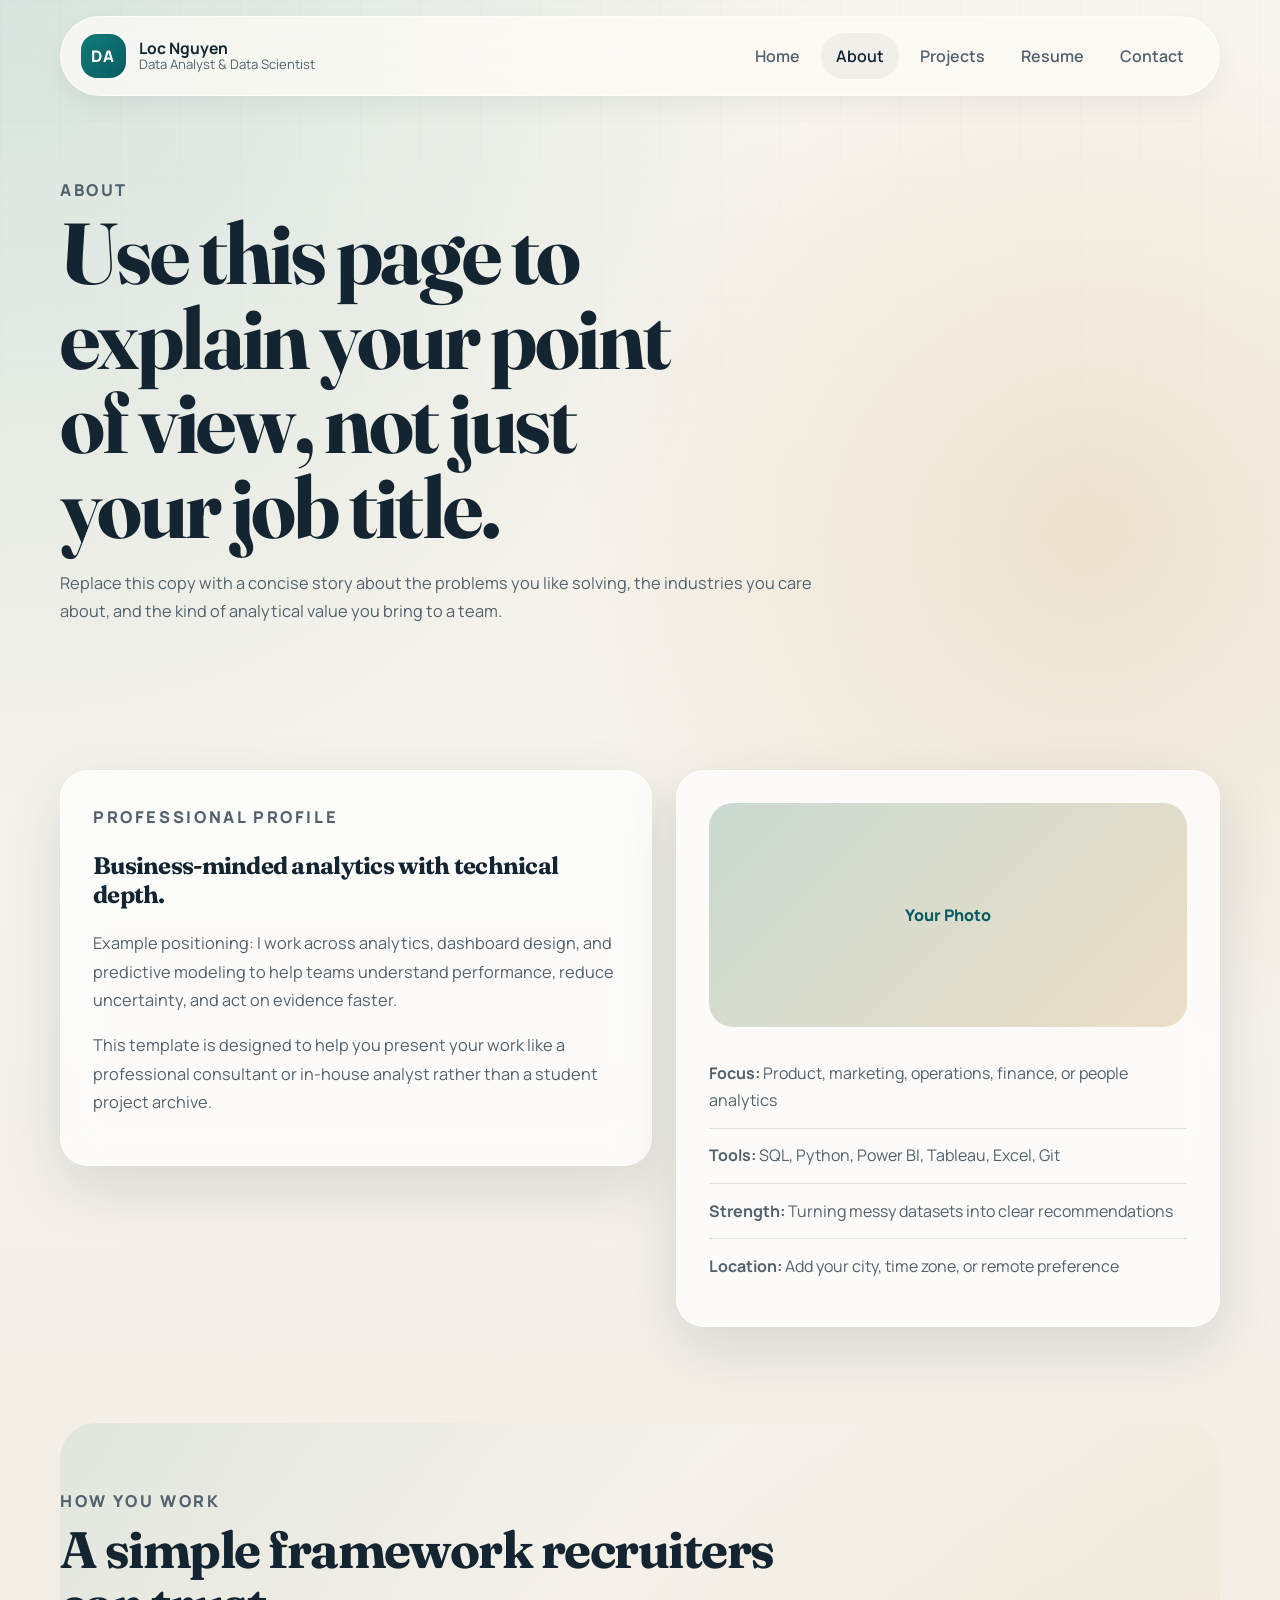
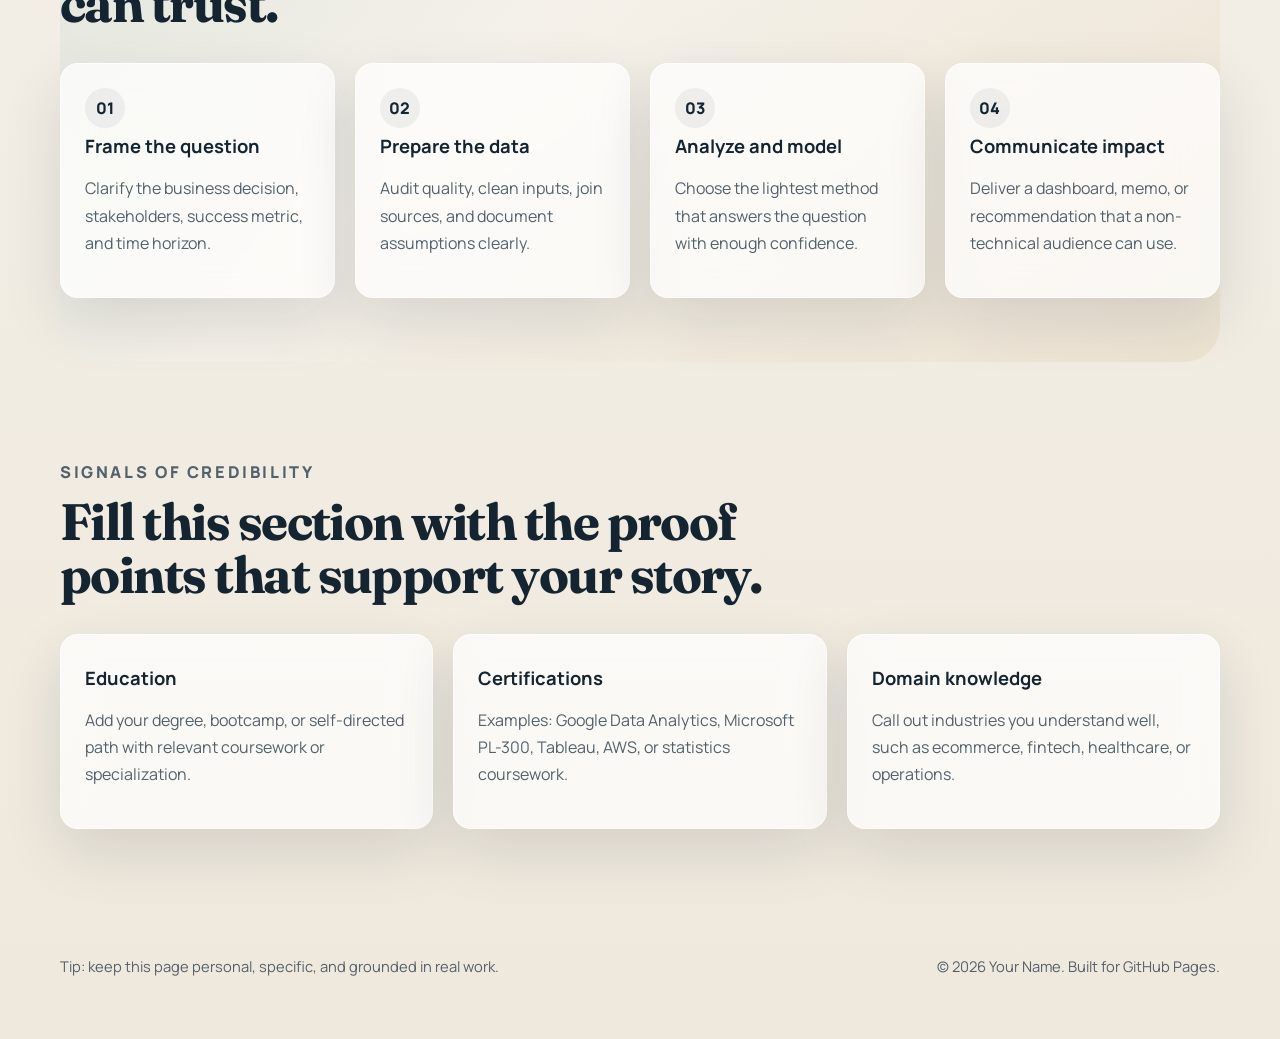
==== about.html @ f2185115 "Template for portfolio Co-authored-by: Copilot <copilot@github.com>" ====
<!DOCTYPE html>
<html lang="en">
<head>
  <meta charset="UTF-8">
  <meta name="viewport" content="width=device-width, initial-scale=1.0">
  <meta name="description" content="About the data analyst and data scientist behind the portfolio.">
  <title>Data Analyst Portfolio | About</title>
  <link rel="preconnect" href="https://fonts.googleapis.com">
  <link rel="preconnect" href="https://fonts.gstatic.com" crossorigin>
  <link href="https://fonts.googleapis.com/css2?family=Fraunces:wght@600;700&family=Manrope:wght@400;500;600;700;800&display=swap" rel="stylesheet">
  <link rel="stylesheet" href="assets/css/style.css">
  <script defer src="assets/js/script.js"></script>
</head>
<body>
  <div class="site-shell">
    <header class="site-header">
      <a class="brand" href="index.html">
        <span class="brand-mark">DA</span>
        <span class="brand-copy">
          <strong>Loc Nguyen</strong>
          <span>Data Analyst & Data Scientist</span>
        </span>
      </a>
      <button class="nav-toggle" type="button" aria-expanded="false" aria-controls="site-nav">
        <span></span>
        <span></span>
        <span></span>
        <span class="sr-only">Toggle navigation</span>
      </button>
      <nav id="site-nav" class="site-nav" aria-label="Primary">
        <a href="index.html">Home</a>
        <a class="is-active" href="about.html">About</a>
        <a href="projects.html">Projects</a>
        <a href="resume.html">Resume</a>
        <a href="contact.html">Contact</a>
      </nav>
    </header>

    <main>
      <section class="page-hero section">
        <div class="section-heading reveal">
          <p class="eyebrow">About</p>
          <h1>Use this page to explain your point of view, not just your job title.</h1>
          <p>
            Replace this copy with a concise story about the problems you like solving, the industries you care about, and the kind of analytical value you bring to a team.
          </p>
        </div>
      </section>

      <section class="section">
        <div class="two-column">
          <article class="bio-card reveal">
            <p class="eyebrow">Professional profile</p>
            <h2>Business-minded analytics with technical depth.</h2>
            <p>
              Example positioning: I work across analytics, dashboard design, and predictive modeling to help teams understand performance, reduce uncertainty, and act on evidence faster.
            </p>
            <p>
              This template is designed to help you present your work like a professional consultant or in-house analyst rather than a student project archive.
            </p>
          </article>
          <aside class="profile-panel reveal reveal-delay-1">
            <div class="profile-badge">Your Photo</div>
            <ul class="detail-list">
              <li><strong>Focus:</strong> Product, marketing, operations, finance, or people analytics</li>
              <li><strong>Tools:</strong> SQL, Python, Power BI, Tableau, Excel, Git</li>
              <li><strong>Strength:</strong> Turning messy datasets into clear recommendations</li>
              <li><strong>Location:</strong> Add your city, time zone, or remote preference</li>
            </ul>
          </aside>
        </div>
      </section>

      <section class="section section-accent">
        <div class="section-heading reveal">
          <p class="eyebrow">How you work</p>
          <h2>A simple framework recruiters can trust.</h2>
        </div>
        <div class="process-grid">
          <article class="process-step reveal">
            <span>01</span>
            <h3>Frame the question</h3>
            <p>Clarify the business decision, stakeholders, success metric, and time horizon.</p>
          </article>
          <article class="process-step reveal reveal-delay-1">
            <span>02</span>
            <h3>Prepare the data</h3>
            <p>Audit quality, clean inputs, join sources, and document assumptions clearly.</p>
          </article>
          <article class="process-step reveal reveal-delay-2">
            <span>03</span>
            <h3>Analyze and model</h3>
            <p>Choose the lightest method that answers the question with enough confidence.</p>
          </article>
          <article class="process-step reveal reveal-delay-3">
            <span>04</span>
            <h3>Communicate impact</h3>
            <p>Deliver a dashboard, memo, or recommendation that a non-technical audience can use.</p>
          </article>
        </div>
      </section>

      <section class="section">
        <div class="section-heading reveal">
          <p class="eyebrow">Signals of credibility</p>
          <h2>Fill this section with the proof points that support your story.</h2>
        </div>
        <div class="three-up">
          <article class="info-card reveal">
            <h3>Education</h3>
            <p>Add your degree, bootcamp, or self-directed path with relevant coursework or specialization.</p>
          </article>
          <article class="info-card reveal reveal-delay-1">
            <h3>Certifications</h3>
            <p>Examples: Google Data Analytics, Microsoft PL-300, Tableau, AWS, or statistics coursework.</p>
          </article>
          <article class="info-card reveal reveal-delay-2">
            <h3>Domain knowledge</h3>
            <p>Call out industries you understand well, such as ecommerce, fintech, healthcare, or operations.</p>
          </article>
        </div>
      </section>
    </main>

    <footer class="site-footer">
      <p>Tip: keep this page personal, specific, and grounded in real work.</p>
      <p>&copy; <span data-current-year></span> Your Name. Built for GitHub Pages.</p>
    </footer>
  </div>
</body>
</html>
---- assets/css/style.css ----
:root {
  --bg: #f4f1ea;
  --bg-soft: #ede6d8;
  --surface: rgba(255, 255, 255, 0.72);
  --surface-strong: #fffdf8;
  --line: rgba(20, 37, 49, 0.12);
  --text: #142531;
  --muted: #53616c;
  --accent: #0f7c78;
  --accent-strong: #0a5b61;
  --accent-soft: rgba(15, 124, 120, 0.12);
  --warm: #c58e3f;
  --warm-soft: rgba(197, 142, 63, 0.14);
  --shadow: 0 22px 60px rgba(20, 37, 49, 0.12);
  --radius-lg: 28px;
  --radius-md: 18px;
  --radius-sm: 12px;
  --content-width: 1160px;
}

*,
*::before,
*::after {
  box-sizing: border-box;
}

html {
  scroll-behavior: smooth;
}

body {
  margin: 0;
  font-family: "Manrope", "Aptos", "Segoe UI", sans-serif;
  color: var(--text);
  background:
    radial-gradient(circle at top left, rgba(15, 124, 120, 0.14), transparent 28%),
    radial-gradient(circle at 85% 20%, rgba(197, 142, 63, 0.16), transparent 22%),
    linear-gradient(180deg, #f8f5ef 0%, #f4f1ea 42%, #efe8dc 100%);
  min-height: 100vh;
}

body::before {
  content: "";
  position: fixed;
  inset: 0;
  background-image:
    linear-gradient(rgba(20, 37, 49, 0.03) 1px, transparent 1px),
    linear-gradient(90deg, rgba(20, 37, 49, 0.03) 1px, transparent 1px);
  background-size: 60px 60px;
  mask-image: linear-gradient(180deg, rgba(0, 0, 0, 0.4), transparent 80%);
  pointer-events: none;
}

a {
  color: inherit;
  text-decoration: none;
}

img {
  max-width: 100%;
  display: block;
}

button,
a.button {
  font: inherit;
}

.site-shell {
  width: min(100% - 2rem, var(--content-width));
  margin: 0 auto;
}

.site-header {
  position: sticky;
  top: 1rem;
  z-index: 20;
  display: flex;
  align-items: center;
  justify-content: space-between;
  gap: 1rem;
  padding: 1rem 1.25rem;
  margin-top: 1rem;
  border: 1px solid rgba(255, 255, 255, 0.55);
  border-radius: 999px;
  backdrop-filter: blur(18px);
  background: rgba(255, 253, 248, 0.72);
  box-shadow: 0 10px 24px rgba(20, 37, 49, 0.06);
}

.brand {
  display: inline-flex;
  align-items: center;
  gap: 0.85rem;
  min-width: 0;
}

.brand-mark {
  display: grid;
  place-items: center;
  width: 2.8rem;
  height: 2.8rem;
  border-radius: 16px;
  background: linear-gradient(135deg, var(--accent), var(--accent-strong));
  color: white;
  font-weight: 800;
  letter-spacing: 0.08em;
}

.brand-copy {
  display: flex;
  flex-direction: column;
  line-height: 1.1;
}

.brand-copy strong {
  font-size: 0.98rem;
}

.brand-copy span {
  color: var(--muted);
  font-size: 0.82rem;
}

.site-nav {
  display: flex;
  align-items: center;
  gap: 0.35rem;
}

.site-nav a {
  padding: 0.75rem 0.95rem;
  border-radius: 999px;
  color: var(--muted);
  font-weight: 600;
  transition: 180ms ease;
}

.site-nav a:hover,
.site-nav a:focus-visible,
.site-nav a.is-active {
  color: var(--text);
  background: rgba(20, 37, 49, 0.05);
}

.nav-toggle {
  display: none;
  width: 3rem;
  height: 3rem;
  border: 0;
  border-radius: 999px;
  background: rgba(20, 37, 49, 0.06);
  padding: 0.75rem;
  cursor: pointer;
}

.nav-toggle span {
  display: block;
  width: 100%;
  height: 2px;
  background: var(--text);
  margin: 0.28rem 0;
}

.sr-only {
  position: absolute;
  width: 1px;
  height: 1px;
  padding: 0;
  margin: -1px;
  overflow: hidden;
  clip: rect(0, 0, 0, 0);
  white-space: nowrap;
  border: 0;
}

.section {
  padding: 5rem 0;
}

.hero {
  display: grid;
  grid-template-columns: 1.1fr 0.9fr;
  align-items: center;
  gap: 2rem;
  min-height: calc(100vh - 9rem);
}

.page-hero {
  padding-bottom: 2rem;
}

.hero-copy h1,
.page-hero h1,
.section-heading h2,
.project-card h2,
.bio-card h2 {
  font-family: "Fraunces", Georgia, serif;
  font-weight: 700;
  letter-spacing: -0.03em;
}

.hero-copy h1,
.page-hero h1 {
  font-size: clamp(2.7rem, 7vw, 5.4rem);
  line-height: 0.98;
  margin: 0.4rem 0 1.2rem;
  max-width: 12ch;
}

.hero-summary,
.section-heading p,
.bio-card p,
.project-content p,
.resume-summary p,
.availability-panel p {
  color: var(--muted);
  line-height: 1.75;
  font-size: 1.02rem;
}

.eyebrow {
  margin: 0;
  font-size: 0.84rem;
  font-weight: 800;
  letter-spacing: 0.16em;
  text-transform: uppercase;
  color: var(--accent-strong);
}

.hero-actions,
.section-actions,
.project-links {
  display: flex;
  flex-wrap: wrap;
  gap: 0.9rem;
}

.button {
  display: inline-flex;
  align-items: center;
  justify-content: center;
  gap: 0.5rem;
  min-height: 3rem;
  padding: 0.9rem 1.25rem;
  border: 1px solid transparent;
  border-radius: 999px;
  font-weight: 700;
  transition: transform 180ms ease, box-shadow 180ms ease, border-color 180ms ease;
}

.button:hover,
.button:focus-visible {
  transform: translateY(-1px);
}

.button-primary {
  background: linear-gradient(135deg, var(--text), #25414f);
  color: #fff;
  box-shadow: 0 12px 24px rgba(20, 37, 49, 0.16);
}

.button-secondary {
  border-color: var(--line);
  background: rgba(255, 255, 255, 0.56);
}

.button-muted {
  border-color: transparent;
  background: rgba(20, 37, 49, 0.06);
  color: var(--muted);
}

.inline-metrics {
  display: grid;
  grid-template-columns: repeat(3, minmax(0, 1fr));
  gap: 1rem;
  list-style: none;
  padding: 0;
  margin: 2rem 0 0;
}

.inline-metrics li,
.metric-card,
.project-preview,
.insight-card,
.tool-card,
.process-step,
.info-card,
.bio-card,
.profile-panel,
.project-card,
.resume-summary,
.resume-sidebar .sidebar-card,
.contact-panel,
.availability-panel {
  border: 1px solid rgba(255, 255, 255, 0.58);
  background: var(--surface);
  backdrop-filter: blur(18px);
  box-shadow: var(--shadow);
}

.inline-metrics li {
  padding: 1.2rem;
  border-radius: var(--radius-md);
}

.inline-metrics strong {
  display: block;
  font-size: 1.25rem;
  margin-bottom: 0.25rem;
}

.inline-metrics span {
  color: var(--muted);
  font-size: 0.92rem;
}

.hero-panel {
  position: relative;
}

.hero-panel::before,
.hero-panel::after {
  content: "";
  position: absolute;
  border-radius: 50%;
  filter: blur(10px);
  z-index: -1;
}

.hero-panel::before {
  inset: 8% auto auto -4%;
  width: 180px;
  height: 180px;
  background: rgba(15, 124, 120, 0.18);
}

.hero-panel::after {
  inset: auto -2% -6% auto;
  width: 220px;
  height: 220px;
  background: rgba(197, 142, 63, 0.18);
}

.dashboard-card {
  padding: 1.5rem;
  border-radius: 32px;
  border: 1px solid rgba(255, 255, 255, 0.58);
  background:
    linear-gradient(180deg, rgba(255, 255, 255, 0.78), rgba(255, 255, 255, 0.56)),
    linear-gradient(135deg, rgba(15, 124, 120, 0.08), rgba(197, 142, 63, 0.06));
  box-shadow: var(--shadow);
}

.dashboard-header {
  display: flex;
  justify-content: space-between;
  color: var(--muted);
  font-size: 0.88rem;
  margin-bottom: 1rem;
}

.dashboard-grid {
  display: grid;
  grid-template-columns: repeat(2, minmax(0, 1fr));
  gap: 1rem;
}

.metric-card {
  border-radius: var(--radius-md);
  padding: 1.2rem;
}

.metric-label {
  display: block;
  color: var(--muted);
  font-size: 0.9rem;
}

.metric-card strong {
  display: block;
  font-size: clamp(1.6rem, 4vw, 2rem);
  margin-top: 0.45rem;
}

.metric-trend {
  display: inline-flex;
  margin-top: 0.6rem;
  padding: 0.35rem 0.6rem;
  border-radius: 999px;
  font-size: 0.8rem;
  font-weight: 700;
}

.metric-trend.up {
  color: var(--accent-strong);
  background: var(--accent-soft);
}

.metric-trend.down {
  color: #945f22;
  background: var(--warm-soft);
}

.spark-bars {
  display: flex;
  align-items: flex-end;
  gap: 0.45rem;
  height: 6rem;
  margin-top: 1rem;
}

.spark-bars span {
  display: block;
  flex: 1;
  height: var(--value);
  border-radius: 999px 999px 6px 6px;
  background: linear-gradient(180deg, rgba(15, 124, 120, 0.95), rgba(15, 124, 120, 0.35));
}

.spark-line {
  position: relative;
  height: 6rem;
  margin-top: 1rem;
  overflow: hidden;
}

.spark-line span {
  position: absolute;
  inset: 0;
  border-radius: 1rem;
  background:
    linear-gradient(180deg, rgba(15, 124, 120, 0.16), transparent 85%),
    linear-gradient(120deg, transparent 0 6%, var(--accent) 7% 9%, transparent 10% 18%, var(--accent) 19% 21%, transparent 22% 30%, var(--accent) 31% 33%, transparent 34% 42%, var(--accent) 43% 45%, transparent 46% 54%, var(--accent) 55% 57%, transparent 58% 66%, var(--accent) 67% 69%, transparent 70%);
  opacity: 0.95;
}

.section-heading {
  max-width: 48rem;
  margin-bottom: 2rem;
}

.section-heading h2 {
  margin: 0.5rem 0 0.8rem;
  font-size: clamp(2rem, 5vw, 3.2rem);
  line-height: 1.05;
}

.feature-grid,
.tool-grid,
.three-up,
.process-grid {
  display: grid;
  gap: 1.25rem;
}

.feature-grid,
.three-up {
  grid-template-columns: repeat(3, minmax(0, 1fr));
}

.tool-grid,
.process-grid {
  grid-template-columns: repeat(4, minmax(0, 1fr));
}

.project-preview,
.insight-card,
.tool-card,
.process-step,
.info-card {
  padding: 1.5rem;
  border-radius: var(--radius-md);
}

.project-preview h3,
.insight-card h3,
.tool-card h3,
.process-step h3,
.info-card h3,
.sidebar-card h3,
.contact-panel h2,
.availability-panel h2,
.resume-summary h2,
.timeline-item h3 {
  margin: 0.35rem 0 0.6rem;
  font-size: 1.15rem;
}

.project-tag,
.contact-label {
  margin: 0;
  color: var(--accent-strong);
  font-size: 0.8rem;
  text-transform: uppercase;
  letter-spacing: 0.14em;
  font-weight: 800;
}

.chip-row,
.project-points,
.detail-list {
  list-style: none;
  padding: 0;
  margin: 1rem 0 0;
}

.chip-row {
  display: flex;
  flex-wrap: wrap;
  gap: 0.6rem;
}

.chip-row li {
  padding: 0.45rem 0.75rem;
  border-radius: 999px;
  background: rgba(20, 37, 49, 0.06);
  color: var(--text);
  font-size: 0.85rem;
  font-weight: 700;
}

.section-accent {
  position: relative;
}

.section-accent::before {
  content: "";
  position: absolute;
  inset: 1rem 0;
  border-radius: 36px;
  background: linear-gradient(135deg, rgba(15, 124, 120, 0.08), rgba(255, 255, 255, 0.16) 40%, rgba(197, 142, 63, 0.1));
  z-index: -1;
}

.two-column {
  display: grid;
  grid-template-columns: 1fr 0.92fr;
  gap: 1.5rem;
  align-items: start;
}

.stacked-cards {
  display: grid;
  gap: 1rem;
}

.insight-card p,
.tool-card p,
.process-step p,
.info-card p,
.contact-card p,
.contact-link,
.timeline-item p,
.detail-list li,
.project-points li {
  color: var(--muted);
  line-height: 1.7;
}

.bio-card,
.profile-panel {
  padding: 2rem;
  border-radius: var(--radius-lg);
}

.profile-badge {
  display: grid;
  place-items: center;
  min-height: 14rem;
  margin-bottom: 1.2rem;
  border-radius: 24px;
  background:
    linear-gradient(135deg, rgba(15, 124, 120, 0.18), rgba(197, 142, 63, 0.18)),
    #f4efe5;
  font-weight: 800;
  color: var(--accent-strong);
}

.detail-list li {
  padding: 0.85rem 0;
  border-bottom: 1px solid var(--line);
}

.detail-list li:last-child {
  border-bottom: 0;
}

.process-step span {
  display: inline-grid;
  place-items: center;
  width: 2.5rem;
  height: 2.5rem;
  border-radius: 999px;
  background: rgba(20, 37, 49, 0.06);
  font-weight: 800;
}

.project-grid {
  display: grid;
  gap: 1.35rem;
}

.project-card {
  display: grid;
  grid-template-columns: 16rem 1fr;
  gap: 0;
  overflow: hidden;
  border-radius: 28px;
}

.project-visual {
  display: grid;
  place-items: end start;
  min-height: 100%;
  padding: 1.5rem;
  color: white;
  font-weight: 800;
  letter-spacing: 0.08em;
  text-transform: uppercase;
}

.visual-teal {
  background: linear-gradient(160deg, #127d7b, #234756);
}

.visual-amber {
  background: linear-gradient(160deg, #be8a45, #7f5632);
}

.visual-slate {
  background: linear-gradient(160deg, #62737a, #29343d);
}

.visual-forest {
  background: linear-gradient(160deg, #3f7358, #17313f);
}

.visual-coral {
  background: linear-gradient(160deg, #c56e51, #73444f);
}

.visual-navy {
  background: linear-gradient(160deg, #224763, #122531);
}

.project-content {
  padding: 1.6rem 1.7rem;
}

.project-card h2 {
  margin: 0.45rem 0 0.8rem;
  font-size: clamp(1.5rem, 4vw, 2rem);
  line-height: 1.05;
}

.project-points li {
  position: relative;
  padding-left: 1.1rem;
  margin-top: 0.6rem;
}

.project-points li::before {
  content: "";
  position: absolute;
  left: 0;
  top: 0.75rem;
  width: 0.45rem;
  height: 0.45rem;
  border-radius: 999px;
  background: var(--accent);
}

.project-links {
  margin-top: 1.2rem;
}

.project-links a {
  font-weight: 800;
  color: var(--accent-strong);
}

.resume-layout,
.contact-layout {
  display: grid;
  grid-template-columns: 1.2fr 0.8fr;
  gap: 1.5rem;
}

.resume-summary,
.contact-panel,
.availability-panel {
  padding: 2rem;
  border-radius: var(--radius-lg);
}

.resume-sidebar {
  display: grid;
  gap: 1rem;
}

.sidebar-card {
  padding: 1.4rem;
  border-radius: var(--radius-md);
}

.timeline {
  display: grid;
  gap: 1.2rem;
}

.timeline-item {
  display: grid;
  grid-template-columns: 11rem 1fr;
  gap: 1.25rem;
  padding: 1.6rem;
  border-radius: var(--radius-md);
  border: 1px solid rgba(255, 255, 255, 0.58);
  background: var(--surface);
  backdrop-filter: blur(18px);
  box-shadow: var(--shadow);
}

.timeline-date {
  display: inline-flex;
  align-items: start;
  font-weight: 800;
  color: var(--accent-strong);
  text-transform: uppercase;
  letter-spacing: 0.12em;
  font-size: 0.8rem;
}

.contact-card {
  padding: 1.2rem 0 1.4rem;
  border-bottom: 1px solid var(--line);
}

.contact-card:last-of-type {
  border-bottom: 0;
  padding-bottom: 0;
}

.contact-link {
  display: inline-block;
  margin-top: 0.35rem;
  font-weight: 700;
  color: var(--text);
}

.copy-email {
  margin-top: 0.95rem;
}

.site-footer {
  display: flex;
  flex-wrap: wrap;
  justify-content: space-between;
  gap: 1rem;
  padding: 2rem 0 3rem;
  color: var(--muted);
  font-size: 0.92rem;
}

.reveal {
  opacity: 0;
  transform: translateY(22px);
  transition: opacity 600ms ease, transform 600ms ease;
}

.reveal-delay-1 {
  transition-delay: 90ms;
}

.reveal-delay-2 {
  transition-delay: 180ms;
}

.reveal-delay-3 {
  transition-delay: 270ms;
}

.reveal.is-visible {
  opacity: 1;
  transform: translateY(0);
}

@media (max-width: 960px) {
  .hero,
  .two-column,
  .resume-layout,
  .contact-layout,
  .project-card,
  .timeline-item {
    grid-template-columns: 1fr;
  }

  .feature-grid,
  .three-up,
  .tool-grid,
  .process-grid,
  .dashboard-grid,
  .inline-metrics {
    grid-template-columns: repeat(2, minmax(0, 1fr));
  }

  .project-visual {
    min-height: 12rem;
  }
}

@media (max-width: 760px) {
  .site-shell {
    width: min(100% - 1rem, var(--content-width));
  }

  .site-header {
    border-radius: 28px;
    align-items: start;
    flex-wrap: wrap;
  }

  .nav-toggle {
    display: inline-block;
    margin-left: auto;
  }

  .site-nav {
    display: none;
    width: 100%;
    flex-direction: column;
    align-items: stretch;
    padding-top: 0.5rem;
  }

  .site-nav.is-open {
    display: flex;
  }

  .hero,
  .section {
    padding: 3.5rem 0;
  }

  .hero {
    min-height: auto;
  }

  .hero-copy h1,
  .page-hero h1 {
    max-width: none;
    font-size: clamp(2.4rem, 12vw, 4rem);
  }

  .feature-grid,
  .three-up,
  .tool-grid,
  .process-grid,
  .dashboard-grid,
  .inline-metrics {
    grid-template-columns: 1fr;
  }

  .site-footer {
    flex-direction: column;
  }
}

@media (prefers-reduced-motion: reduce) {
  html {
    scroll-behavior: auto;
  }

  *,
  *::before,
  *::after {
    animation: none !important;
    transition: none !important;
  }

  .reveal {
    opacity: 1;
    transform: none;
  }
}
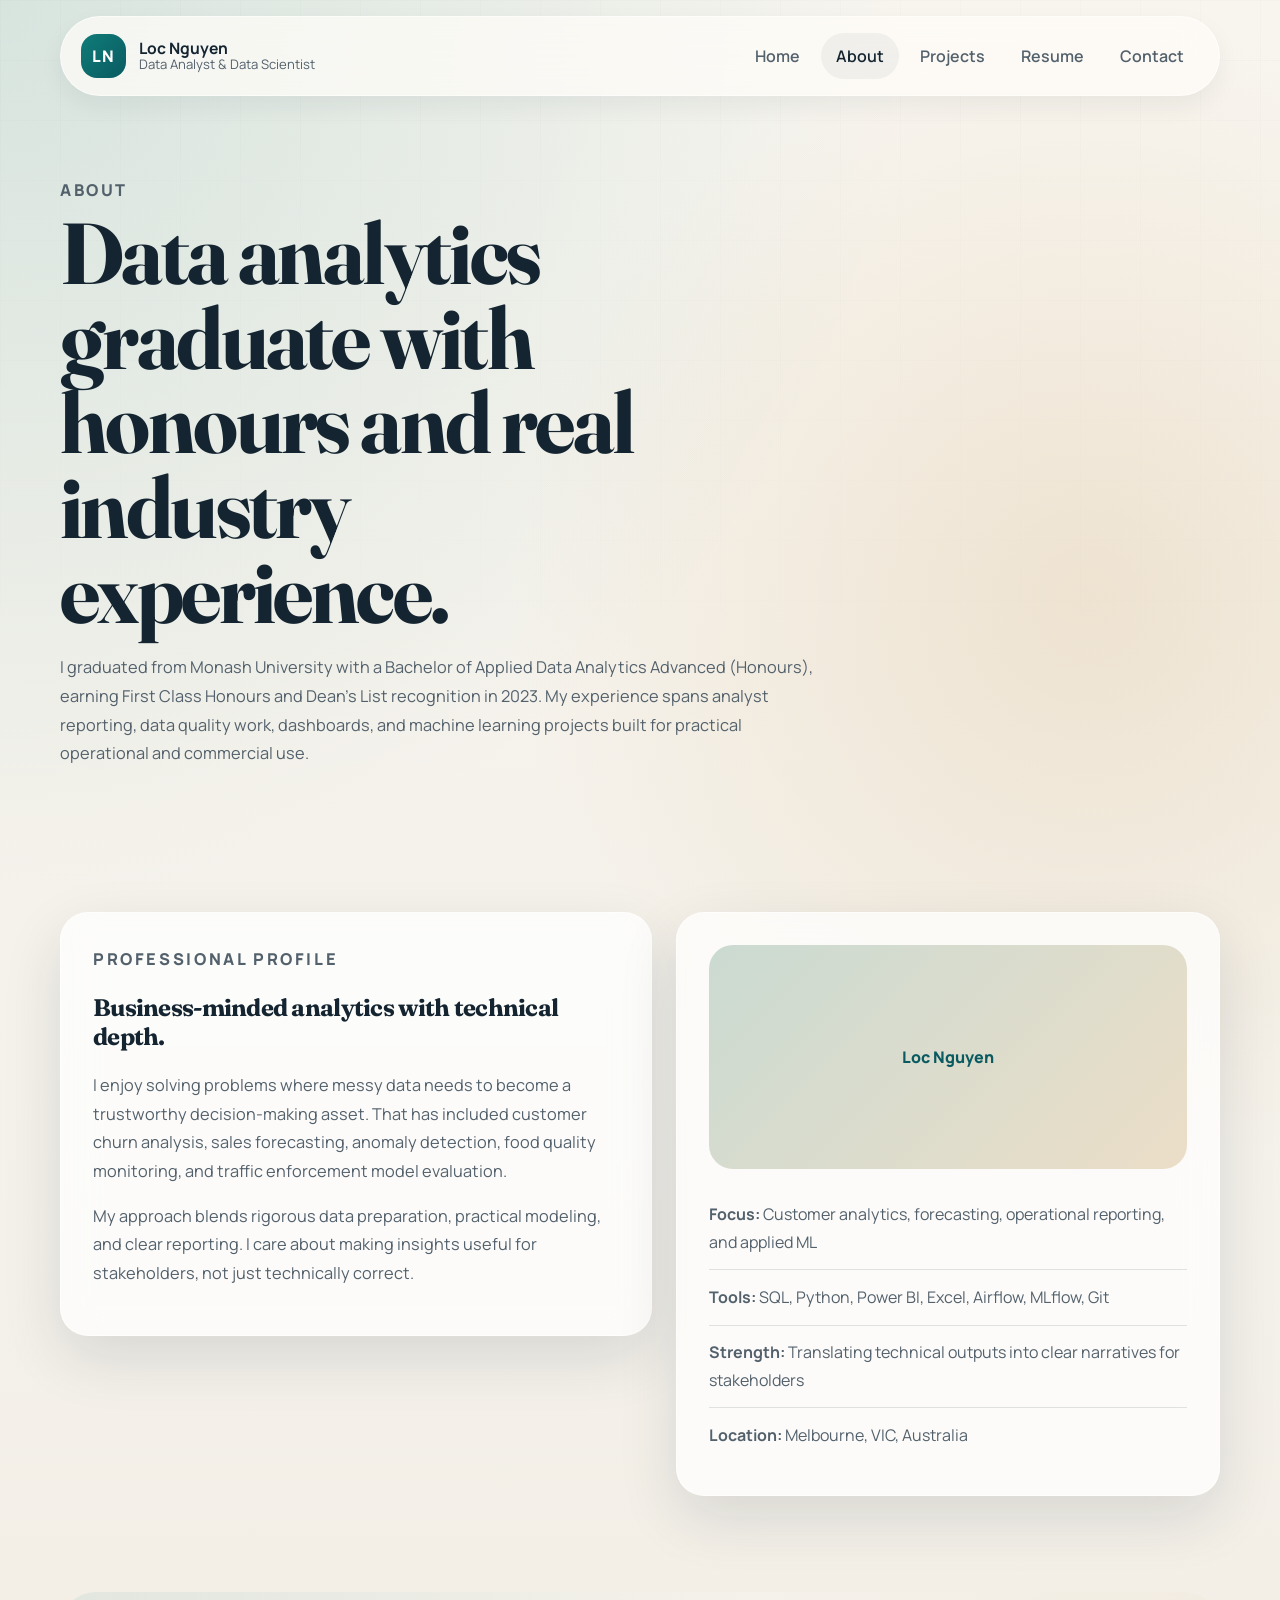
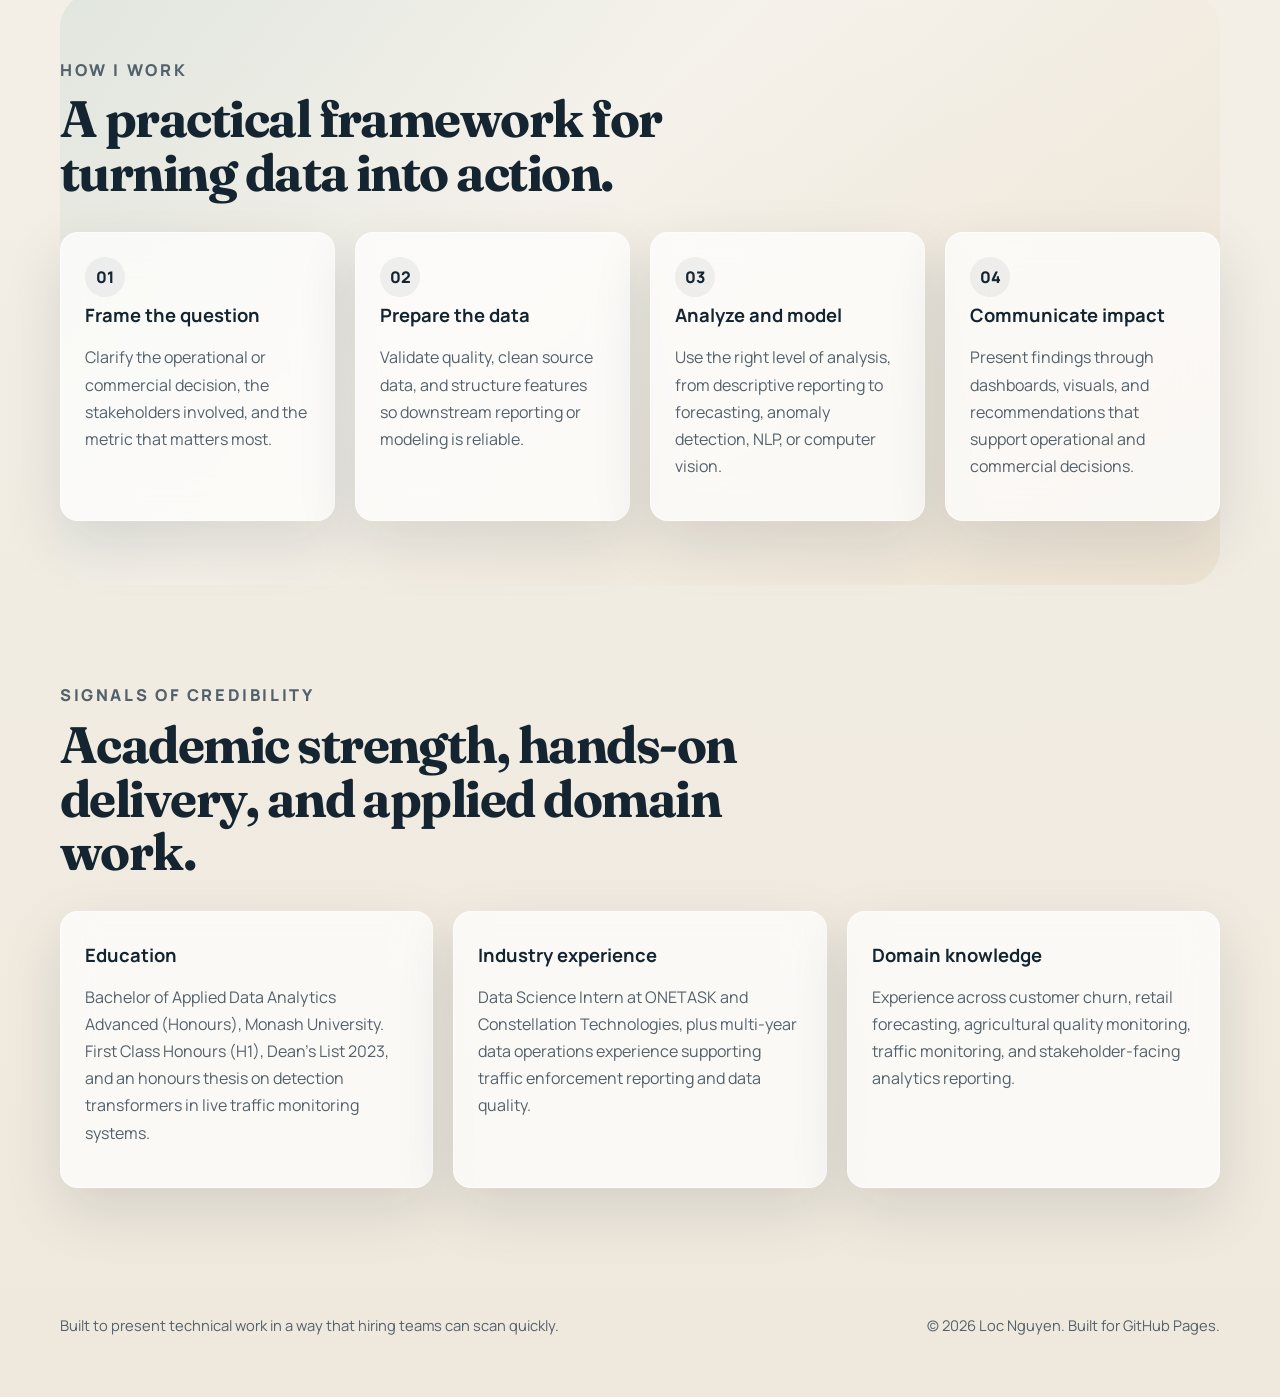
==== commit a2edb6c0: "Fix adding contacts and CV update" ====
--- a/about.html
+++ b/about.html
@@ -3,8 +3,8 @@
 <head>
   <meta charset="UTF-8">
   <meta name="viewport" content="width=device-width, initial-scale=1.0">
-  <meta name="description" content="About the data analyst and data scientist behind the portfolio.">
-  <title>Data Analyst Portfolio | About</title>
+  <meta name="description" content="About Loc Nguyen, a data analyst and data scientist with honours-level academic training and hands-on industry experience.">
+  <title>Loc Nguyen | About</title>
   <link rel="preconnect" href="https://fonts.googleapis.com">
   <link rel="preconnect" href="https://fonts.gstatic.com" crossorigin>
   <link href="https://fonts.googleapis.com/css2?family=Fraunces:wght@600;700&family=Manrope:wght@400;500;600;700;800&display=swap" rel="stylesheet">
@@ -15,7 +15,7 @@
   <div class="site-shell">
     <header class="site-header">
       <a class="brand" href="index.html">
-        <span class="brand-mark">DA</span>
+        <span class="brand-mark">LN</span>
         <span class="brand-copy">
           <strong>Loc Nguyen</strong>
           <span>Data Analyst & Data Scientist</span>
@@ -40,9 +40,9 @@
       <section class="page-hero section">
         <div class="section-heading reveal">
           <p class="eyebrow">About</p>
-          <h1>Use this page to explain your point of view, not just your job title.</h1>
+          <h1>Data analytics graduate with honours and real industry experience.</h1>
           <p>
-            Replace this copy with a concise story about the problems you like solving, the industries you care about, and the kind of analytical value you bring to a team.
+            I graduated from Monash University with a Bachelor of Applied Data Analytics Advanced (Honours), earning First Class Honours and Dean's List recognition in 2023. My experience spans analyst reporting, data quality work, dashboards, and machine learning projects built for practical operational and commercial use.
           </p>
         </div>
       </section>
@@ -53,19 +53,19 @@
             <p class="eyebrow">Professional profile</p>
             <h2>Business-minded analytics with technical depth.</h2>
             <p>
-              Example positioning: I work across analytics, dashboard design, and predictive modeling to help teams understand performance, reduce uncertainty, and act on evidence faster.
+              I enjoy solving problems where messy data needs to become a trustworthy decision-making asset. That has included customer churn analysis, sales forecasting, anomaly detection, food quality monitoring, and traffic enforcement model evaluation.
             </p>
             <p>
-              This template is designed to help you present your work like a professional consultant or in-house analyst rather than a student project archive.
+              My approach blends rigorous data preparation, practical modeling, and clear reporting. I care about making insights useful for stakeholders, not just technically correct.
             </p>
           </article>
           <aside class="profile-panel reveal reveal-delay-1">
-            <div class="profile-badge">Your Photo</div>
+            <div class="profile-badge">Loc Nguyen</div>
             <ul class="detail-list">
-              <li><strong>Focus:</strong> Product, marketing, operations, finance, or people analytics</li>
-              <li><strong>Tools:</strong> SQL, Python, Power BI, Tableau, Excel, Git</li>
-              <li><strong>Strength:</strong> Turning messy datasets into clear recommendations</li>
-              <li><strong>Location:</strong> Add your city, time zone, or remote preference</li>
+              <li><strong>Focus:</strong> Customer analytics, forecasting, operational reporting, and applied ML</li>
+              <li><strong>Tools:</strong> SQL, Python, Power BI, Excel, Airflow, MLflow, Git</li>
+              <li><strong>Strength:</strong> Translating technical outputs into clear narratives for stakeholders</li>
+              <li><strong>Location:</strong> Melbourne, VIC, Australia</li>
             </ul>
           </aside>
         </div>
@@ -73,29 +73,29 @@
 
       <section class="section section-accent">
         <div class="section-heading reveal">
-          <p class="eyebrow">How you work</p>
-          <h2>A simple framework recruiters can trust.</h2>
+          <p class="eyebrow">How I work</p>
+          <h2>A practical framework for turning data into action.</h2>
         </div>
         <div class="process-grid">
           <article class="process-step reveal">
             <span>01</span>
             <h3>Frame the question</h3>
-            <p>Clarify the business decision, stakeholders, success metric, and time horizon.</p>
+            <p>Clarify the operational or commercial decision, the stakeholders involved, and the metric that matters most.</p>
           </article>
           <article class="process-step reveal reveal-delay-1">
             <span>02</span>
             <h3>Prepare the data</h3>
-            <p>Audit quality, clean inputs, join sources, and document assumptions clearly.</p>
+            <p>Validate quality, clean source data, and structure features so downstream reporting or modeling is reliable.</p>
           </article>
           <article class="process-step reveal reveal-delay-2">
             <span>03</span>
             <h3>Analyze and model</h3>
-            <p>Choose the lightest method that answers the question with enough confidence.</p>
+            <p>Use the right level of analysis, from descriptive reporting to forecasting, anomaly detection, NLP, or computer vision.</p>
           </article>
           <article class="process-step reveal reveal-delay-3">
             <span>04</span>
             <h3>Communicate impact</h3>
-            <p>Deliver a dashboard, memo, or recommendation that a non-technical audience can use.</p>
+            <p>Present findings through dashboards, visuals, and recommendations that support operational and commercial decisions.</p>
           </article>
         </div>
       </section>
@@ -103,28 +103,28 @@
       <section class="section">
         <div class="section-heading reveal">
           <p class="eyebrow">Signals of credibility</p>
-          <h2>Fill this section with the proof points that support your story.</h2>
+          <h2>Academic strength, hands-on delivery, and applied domain work.</h2>
         </div>
         <div class="three-up">
           <article class="info-card reveal">
             <h3>Education</h3>
-            <p>Add your degree, bootcamp, or self-directed path with relevant coursework or specialization.</p>
+            <p>Bachelor of Applied Data Analytics Advanced (Honours), Monash University. First Class Honours (H1), Dean's List 2023, and an honours thesis on detection transformers in live traffic monitoring systems.</p>
           </article>
           <article class="info-card reveal reveal-delay-1">
-            <h3>Certifications</h3>
-            <p>Examples: Google Data Analytics, Microsoft PL-300, Tableau, AWS, or statistics coursework.</p>
+            <h3>Industry experience</h3>
+            <p>Data Science Intern at ONETASK and Constellation Technologies, plus multi-year data operations experience supporting traffic enforcement reporting and data quality.</p>
           </article>
           <article class="info-card reveal reveal-delay-2">
             <h3>Domain knowledge</h3>
-            <p>Call out industries you understand well, such as ecommerce, fintech, healthcare, or operations.</p>
+            <p>Experience across customer churn, retail forecasting, agricultural quality monitoring, traffic monitoring, and stakeholder-facing analytics reporting.</p>
           </article>
         </div>
       </section>
     </main>
 
     <footer class="site-footer">
-      <p>Tip: keep this page personal, specific, and grounded in real work.</p>
-      <p>&copy; <span data-current-year></span> Your Name. Built for GitHub Pages.</p>
+      <p>Built to present technical work in a way that hiring teams can scan quickly.</p>
+      <p>&copy; <span data-current-year></span> Loc Nguyen. Built for GitHub Pages.</p>
     </footer>
   </div>
 </body>
